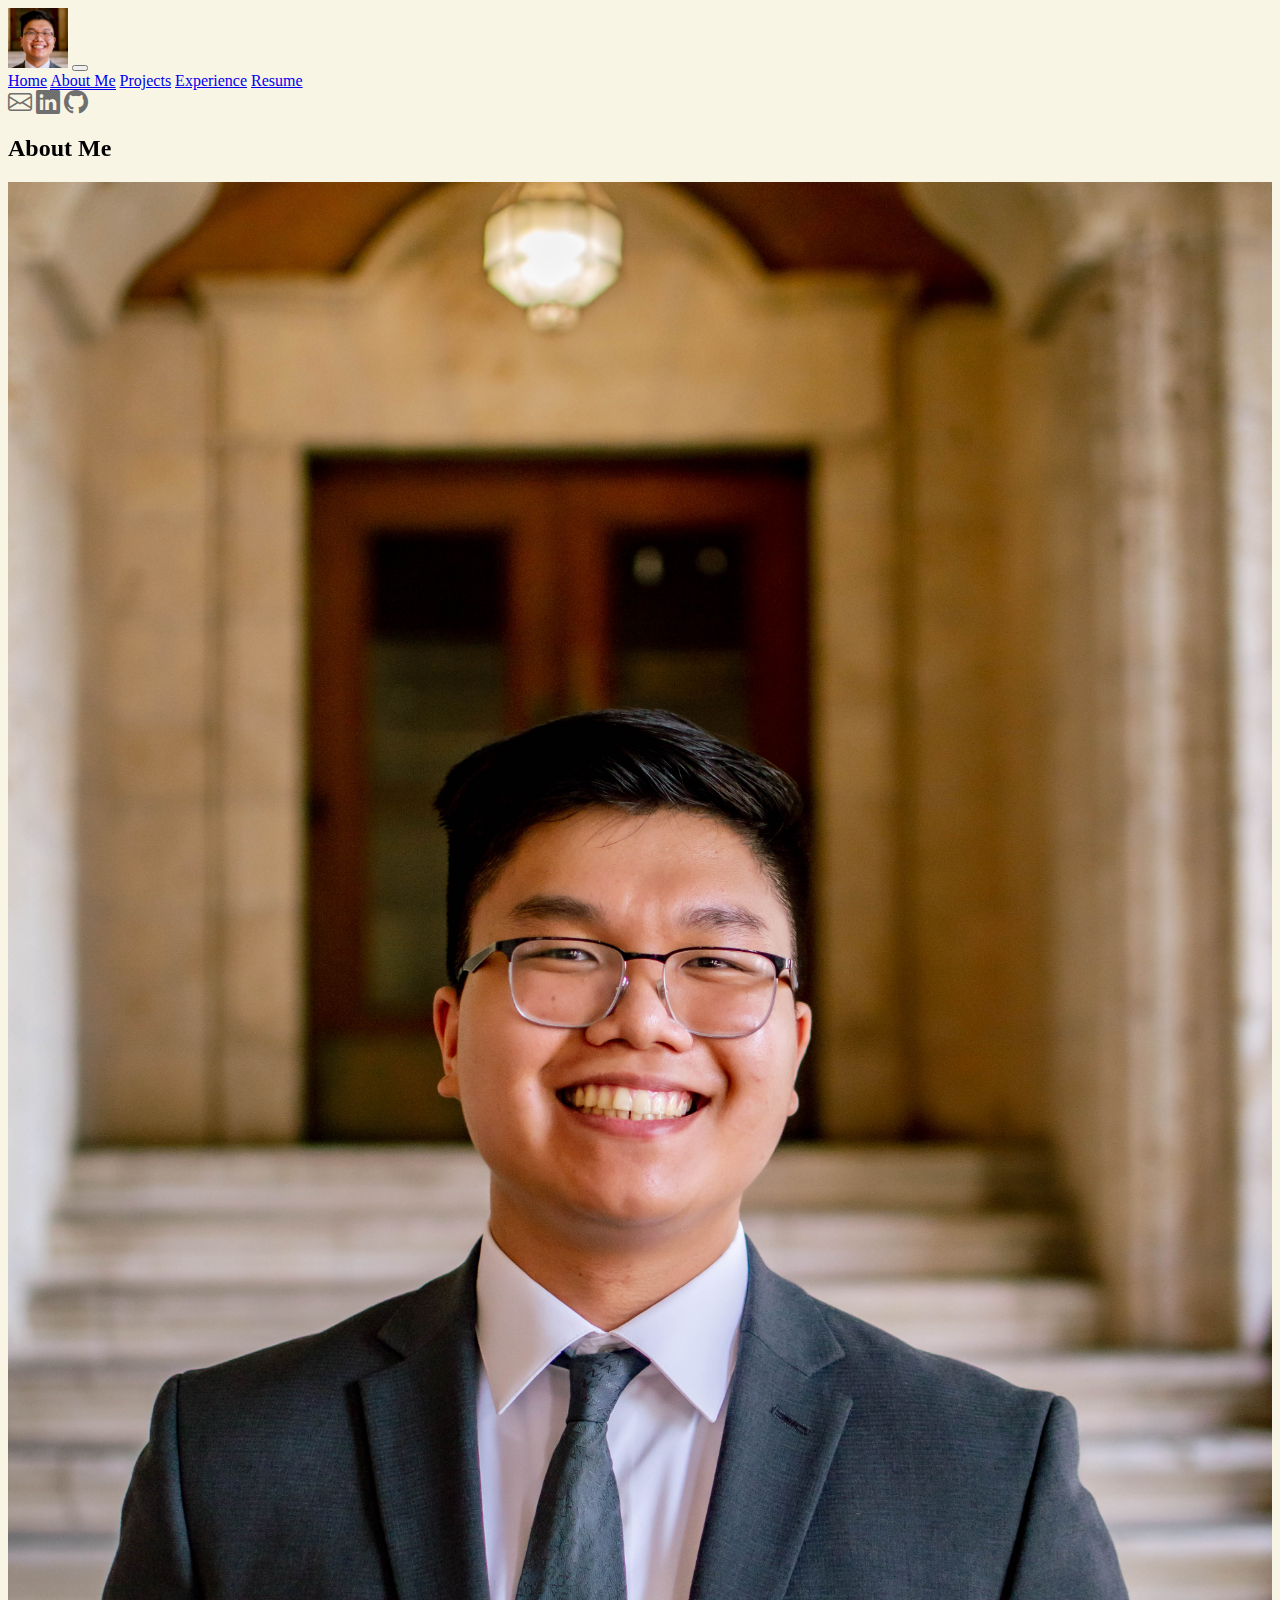
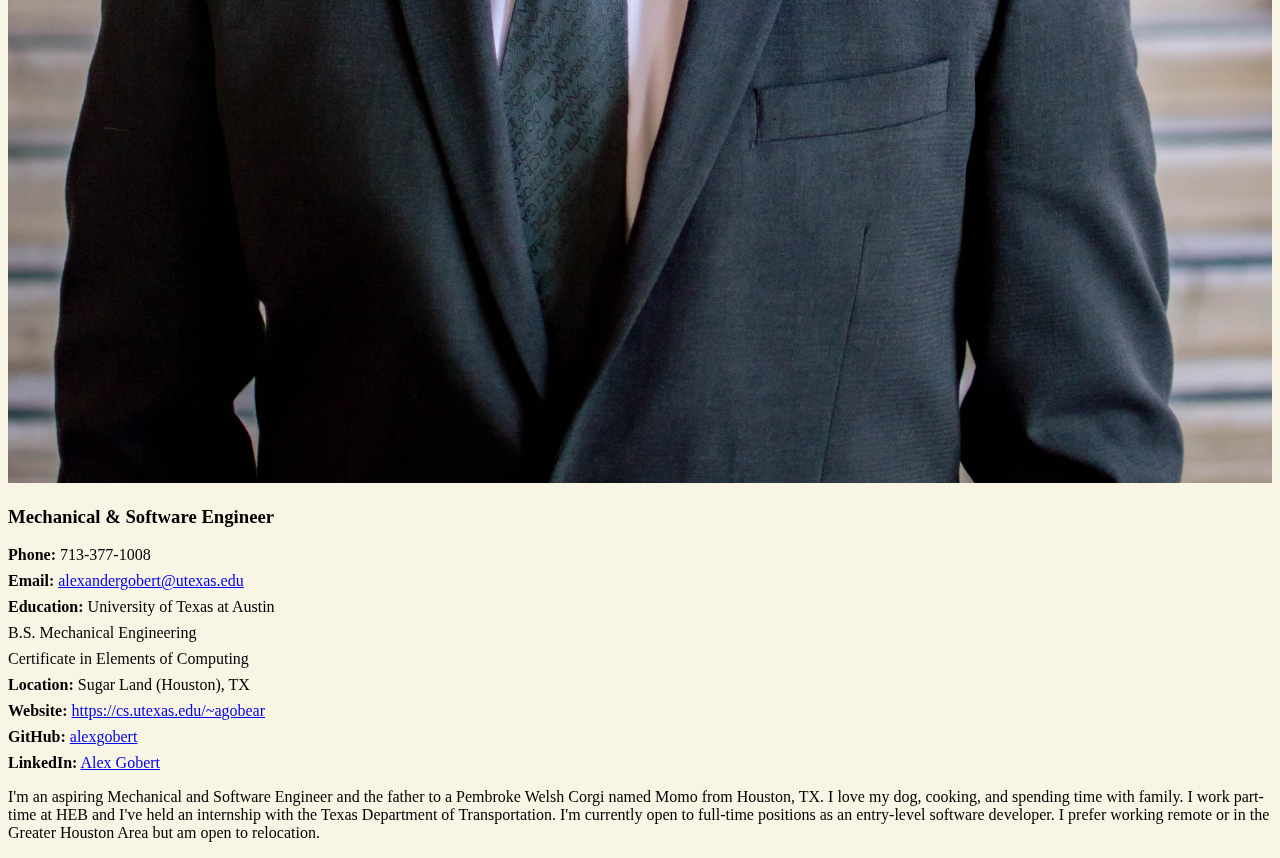
==== about_me.html @ f1902c15 "initial commit home page almost done, about me page almost dfone" ====
<!DOCTYPE html>

<html lang="en" class="h-100">
    <head>
        <title>About Me</title>

        <meta charset="utf-8">
        <meta http-equiv="Content-Type" content="text/html; charset=utf-8">
        <meta name="description" content="About Alex Gobert">
        <meta name="keywords" content="html, Alex Gobert, Alex, Gobert, UTCS">
        <meta name="viewport" content="width=device-width, initial-scale=1">

        <link href="media/Headshot-sm.jpg" rel="icon">
        <link href="media/Headshot-sm.jpg" rel="apple-touch-icon">

        <!-- Bootstrap main and icons -->
        <link href="https://cdn.jsdelivr.net/npm/bootstrap@5.3.0-alpha1/dist/css/bootstrap.min.css" rel="stylesheet" integrity="sha384-GLhlTQ8iRABdZLl6O3oVMWSktQOp6b7In1Zl3/Jr59b6EGGoI1aFkw7cmDA6j6gD" crossorigin="anonymous">
        <link rel="stylesheet" href="https://cdn.jsdelivr.net/npm/bootstrap-icons@1.10.3/font/bootstrap-icons.css">

        <!-- Animate on Scoll (AOS) -->
        <link href="https://unpkg.com/aos@2.3.1/dist/aos.css" rel="stylesheet">

        <!-- Custom style sheets -->
        <link rel="stylesheet" href="style.css">
    </head>
    <body>
        <a id="top" class="d-none"></a>

        <header id="header" class="mt-0 pt-0">
            <div class="container-fluid d-flex justify-content-between align-items-center">
        
                <!-- Navbar -->
                <nav class="navbar navbar-expand-lg">
                    <div class="container-fluid">
                        <a class="navbar-brand" href="index.html"><img class="img-thumbnail img-fluid rounded-circle" width="60" src="media/Headshot-sm.jpg"></a>
        
                        <!-- collapses when screen is too small -->
                        <button
                            class="navbar-toggler"
                            type="button" data-bs-toggle="collapse" data-bs-target="#navbarNavAltMarkup" aria-controls="navbarNavAltMarkup" aria-expanded="true" aria-label="Toggle navigation">
                                <span class="navbar-toggler-icon"></span>
                        </button>
                        
                        <div class="collapse navbar-collapse" id="navbarNavAltMarkup">
                            <div class="navbar-nav">
                                <a class="nav-link mb-0 px-0 pb-0 mx-1" href="index.html">Home</a>
                                <a class="nav-link active mb-0 px-0 pb-0 mx-1"  aria-current="page" href="about_me.html">About Me</a>
                                <a class="nav-link mb-0 px-0 pb-0 mx-1" href="projects.html">Projects</a>
                                <a class="nav-link mb-0 px-0 pb-0 mx-1" href="experience.html">Experience</a>
                                <a class="nav-link" href="files/CS Resume.pdf">Resume</a>
                            </div>
                        </div>
                    </div>
                </nav>

                <!-- Social Links -->
                <div class="header-social-links">
                    <a href="mailto:alexandergobert@utexas.edu" id="email"><i class="bi bi-envelope"></i></a>
                    <a href="https://linkedin.com/in/alex-gobert" id="linkedin"><i class="bi bi-linkedin"></i></a>
                    <a href="https://github.com/alexgobert" id="facebook"><i class="bi bi-github"></i></a>
                </div>
            </div>
        </header>

        <div id="about" class="container" data-aos="fade-up">
            <h2 class="text-center">About Me</h2>
            <div class="row pt-lg-4 pt-2">
                <div class="col-lg-4 pt-0">
                    <img src="media/Headshot.jpg" alt="Professional headshot of Alex Gobert" class="fill-parent img-responsive">
                </div>
                <div class="col-lg-8 pt-0">
                    <h3 class="text-center">Mechanical & Software Engineer</h3>
                    <div class="ms-2">
                        <div id="desc-list">
                            <ul class="no-list-item">
                                <li>
                                    <b>Phone:</b> 713-377-1008
                                </li>
                                <li>
                                    <b>Email:</b> <a href="mailto:alexandergobert@utexas.edu">alexandergobert@utexas.edu</a>
                                </li>
                                <li>
                                    <b>Education:</b> University of Texas at Austin
                                    <ul class="no-list-item">
                                        <li>B.S. Mechanical Engineering</li>
                                        <li>Certificate in Elements of Computing</li>
                                    </ul>
                                </li>
                                <li>
                                    <b>Location:</b> Sugar Land (Houston), TX
                                </li>
                                <li>
                                    <b>Website:</b> <a href="https://cs.utexas.edu/~agobear">https://cs.utexas.edu/~agobear</a>
                                </li>
                                <li>
                                    <b>GitHub:</b> <a href="https://github.com/alexgobert">alexgobert</a>
                                </li>
                                <li>
                                    <b>LinkedIn:</b> <a href="https://www.linkedin.com/in/alex-gobert/">Alex Gobert</a>
                                </li>
                            </ul>
                        </div>
                        <p>I'm an aspiring Mechanical and Software Engineer and the father to a Pembroke Welsh Corgi named Momo from Houston, TX. I love my dog, cooking, and spending time with family. I work part-time at HEB and I've held an internship with the Texas Department of Transportation. I'm currently open to full-time positions as an entry-level software developer. I prefer working remote or in the Greater Houston Area but am open to relocation.</p>
                    </div>
                </div>
            </div>
        </div>

        <!-- Back to top button -->
        <a href="#top" id="btn-back-to-top" class="btn btn-danger" data-aos="fade-up"><i class="bi bi-arrow-up"></i></a>

        <script src="https://cdn.jsdelivr.net/npm/bootstrap@5.3.0-alpha1/dist/js/bootstrap.bundle.min.js" integrity="sha384-w76AqPfDkMBDXo30jS1Sgez6pr3x5MlQ1ZAGC+nuZB+EYdgRZgiwxhTBTkF7CXvN" crossorigin="anonymous"></script>
        <script src="https://unpkg.com/aos@2.3.1/dist/aos.js"></script>
        <script>AOS.init();</script>
    </body>
</html>
---- style.css ----
/* Header */
#logo {
    margin: 0;
    padding: 0;
    line-height: 1;
    font-weight: 400;
    letter-spacing: 2;
    text-transform: uppercase;
    color: #222222;

    background-image: url(media/Headshot.jpg);
    background-repeat: no-repeat;
    background-size: cover;
}

.img-thumbnail {
    border-radius: 50;
}

.header-social-links {
    padding-right: 15;
}

.header-social-links a {
    color: #6f6f6f;
    padding-left: 6;
    display: inline-block;
    line-height: 0;
    transition: 0.5;
    font-size: 16;
}

.header-social-links a:hover {
    color: #34b7a7;
}

/* Background Image */
body {
    /* background-image: url(media/Headshot.jpg); */
    background-color: #f8f5e5;
    background-repeat: no-repeat;
    /* background-size: cover; */
    background-position: center center;
}

.mt-6 {
    margin-top: 4rem;
}

#btn-back-to-top {
    position: fixed;
    bottom: 20px;
    right: 20px;
    display: none;
}

.bi {
    font-size: 1.5rem;
}

/* applies to elements that have class="nav-link active" */
.nav-link.active {
    border-bottom: 1px solid;
}

.fill-parent {
    max-width: 100%;
}

.no-list-item {
    list-style-type: none;
    margin: auto;

    padding-left: 0;
    margin-left: 0;
}

#desc-list li {
    margin: 0.5rem;
    padding-left: 0;
    margin-left: 0;
}

#btn-back-to-top {
    position: fixed;
    bottom: 20px;
    right: 20px;
    display: block;
}
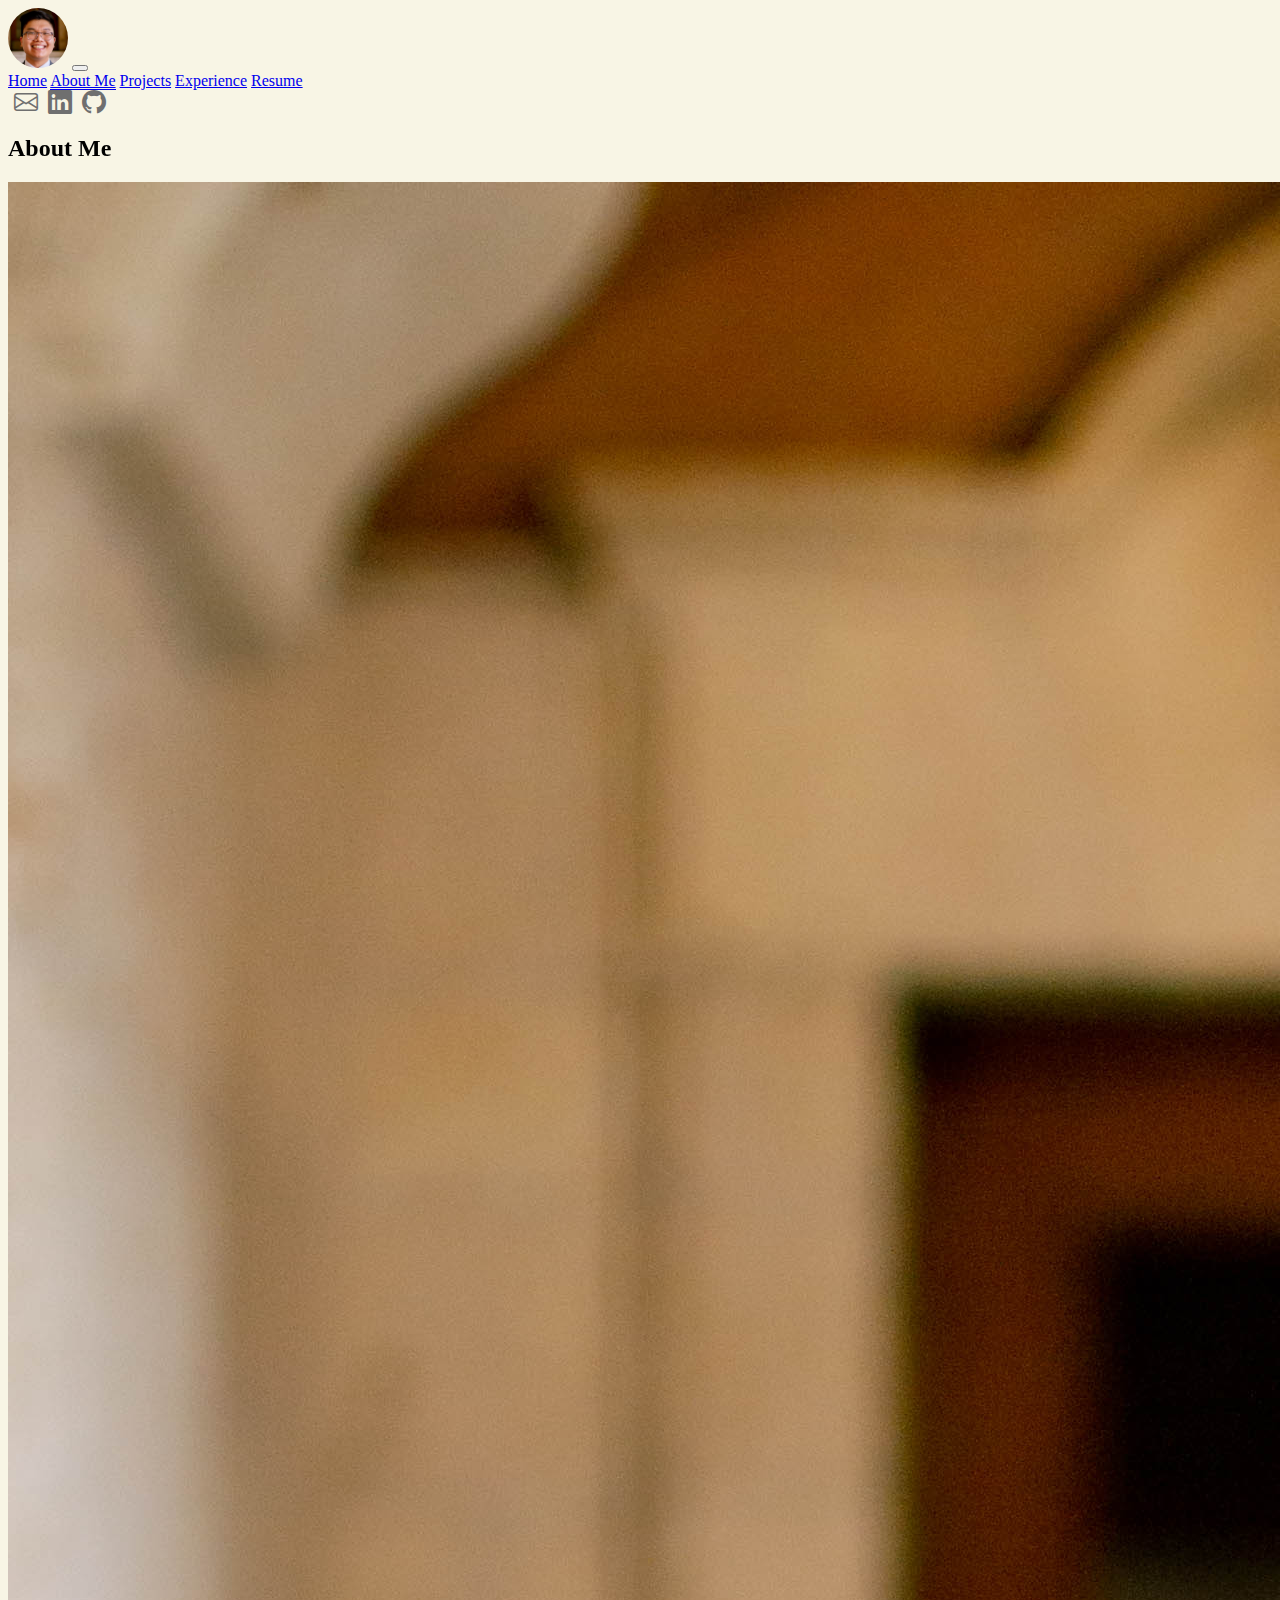
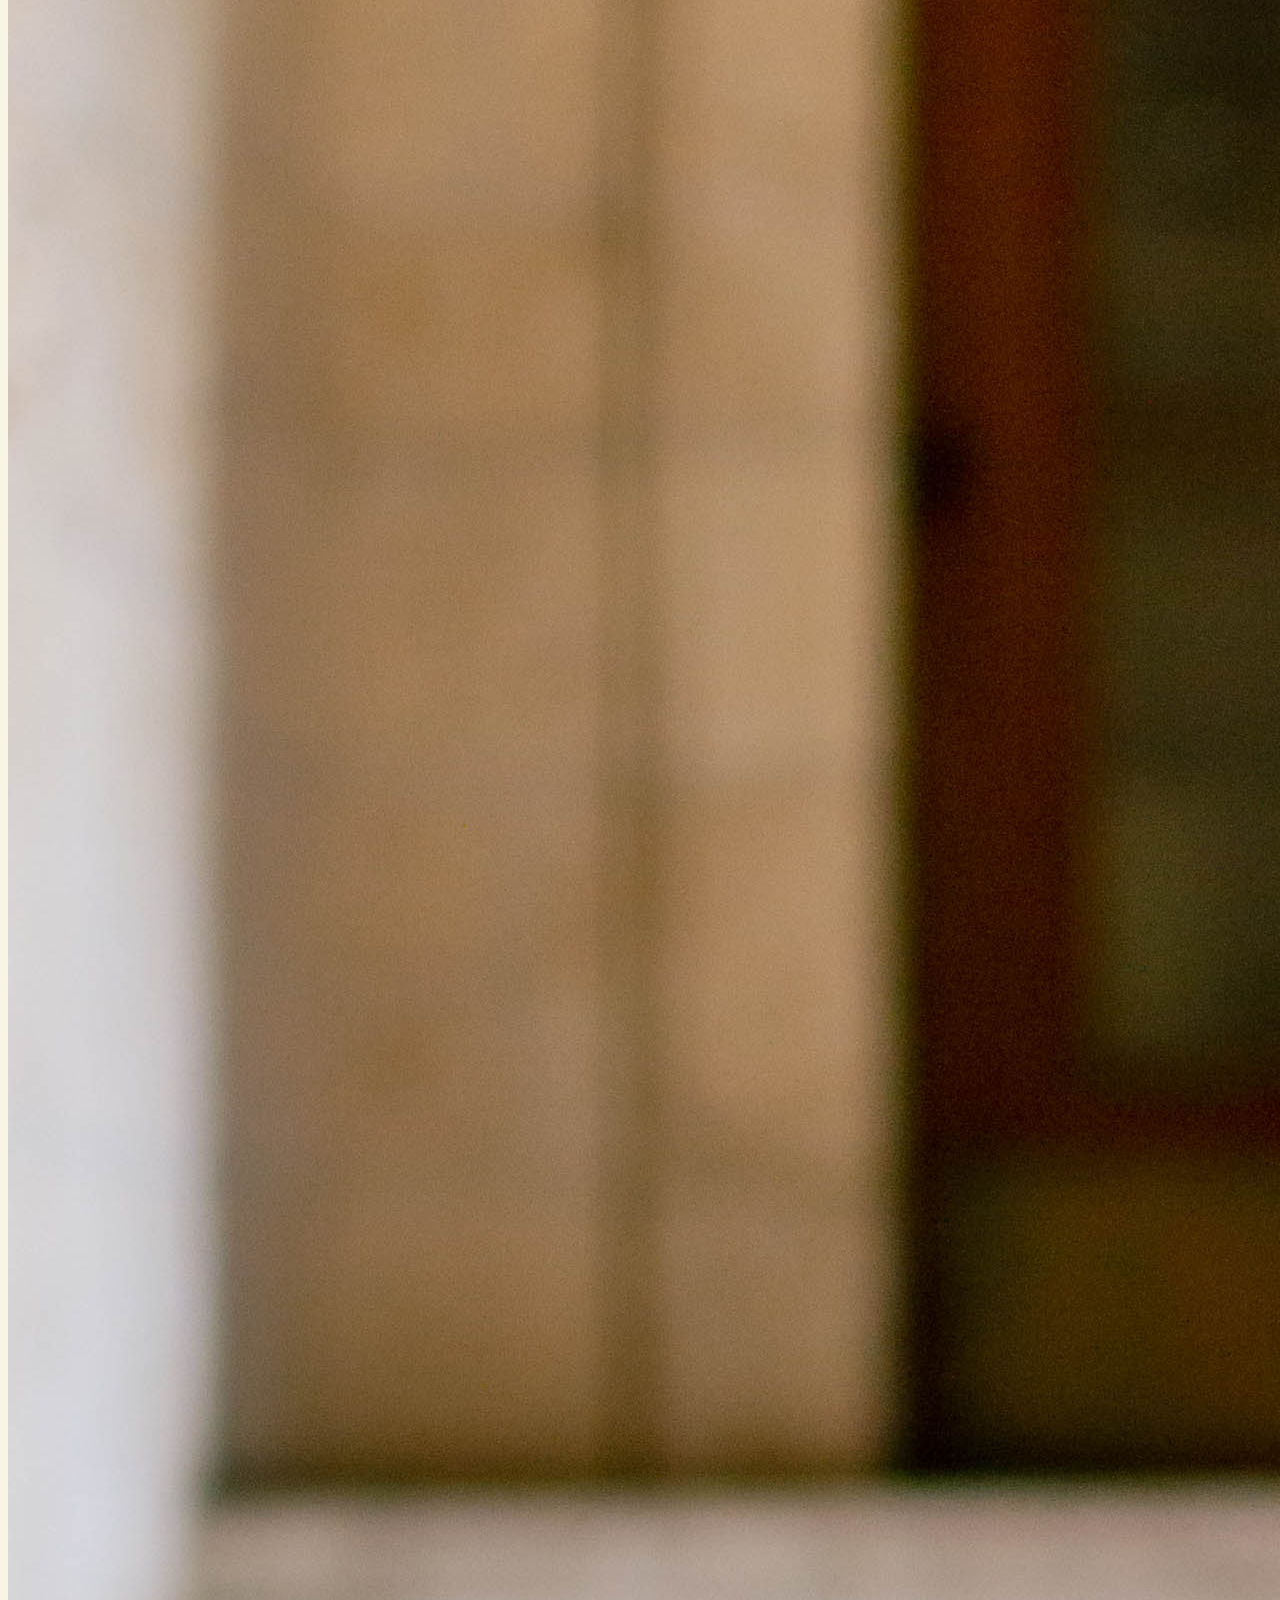
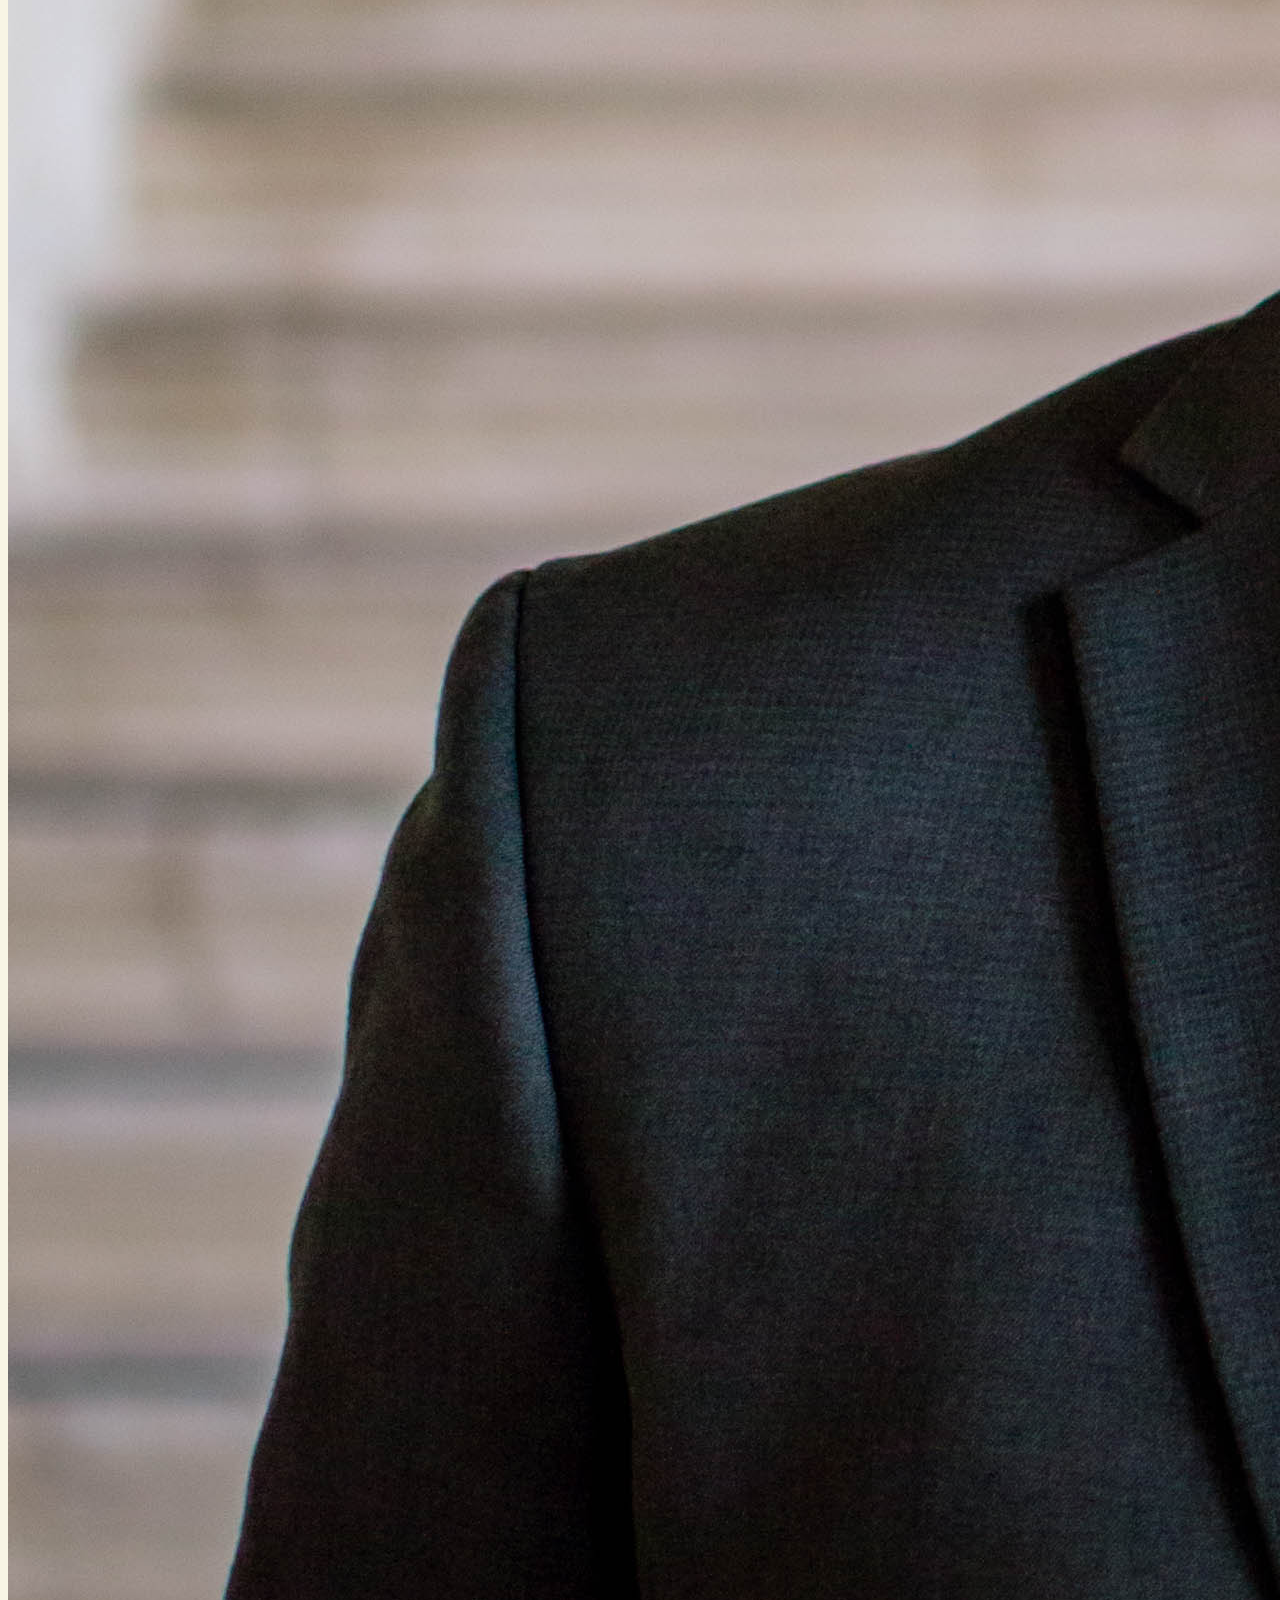
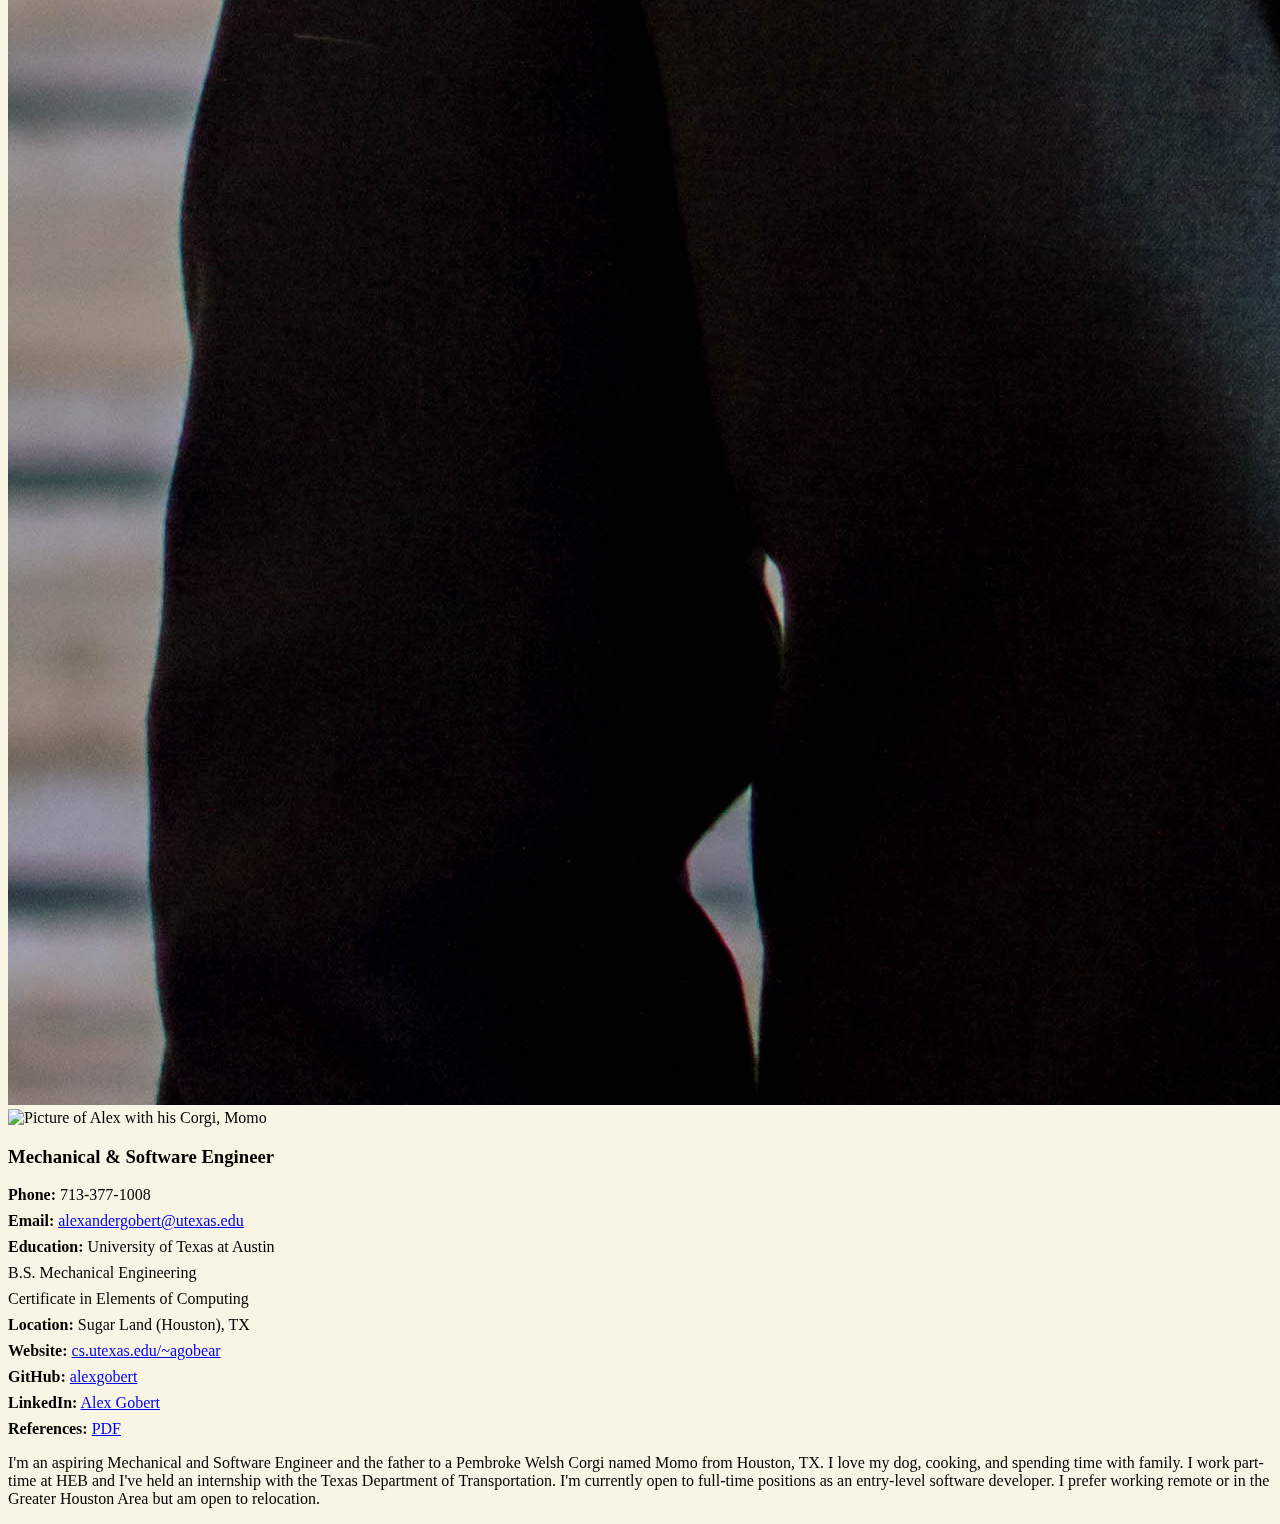
==== commit f537da44: "added to about me page. Related to #2" ====
--- a/about_me.html
+++ b/about_me.html
@@ -4,14 +4,12 @@
     <head>
         <title>About Me</title>
 
-        <meta charset="utf-8">
         <meta http-equiv="Content-Type" content="text/html; charset=utf-8">
         <meta name="description" content="About Alex Gobert">
         <meta name="keywords" content="html, Alex Gobert, Alex, Gobert, UTCS">
         <meta name="viewport" content="width=device-width, initial-scale=1">
 
         <link href="media/Headshot-sm.jpg" rel="icon">
-        <link href="media/Headshot-sm.jpg" rel="apple-touch-icon">
 
         <!-- Bootstrap main and icons -->
         <link href="https://cdn.jsdelivr.net/npm/bootstrap@5.3.0-alpha1/dist/css/bootstrap.min.css" rel="stylesheet" integrity="sha384-GLhlTQ8iRABdZLl6O3oVMWSktQOp6b7In1Zl3/Jr59b6EGGoI1aFkw7cmDA6j6gD" crossorigin="anonymous">
@@ -26,84 +24,92 @@
     <body>
         <a id="top" class="d-none"></a>
 
-        <header id="header" class="mt-0 pt-0">
-            <div class="container-fluid d-flex justify-content-between align-items-center">
-        
-                <!-- Navbar -->
-                <nav class="navbar navbar-expand-lg">
-                    <div class="container-fluid">
-                        <a class="navbar-brand" href="index.html"><img class="img-thumbnail img-fluid rounded-circle" width="60" src="media/Headshot-sm.jpg"></a>
-        
-                        <!-- collapses when screen is too small -->
-                        <button
-                            class="navbar-toggler"
-                            type="button" data-bs-toggle="collapse" data-bs-target="#navbarNavAltMarkup" aria-controls="navbarNavAltMarkup" aria-expanded="true" aria-label="Toggle navigation">
-                                <span class="navbar-toggler-icon"></span>
-                        </button>
-                        
-                        <div class="collapse navbar-collapse" id="navbarNavAltMarkup">
-                            <div class="navbar-nav">
-                                <a class="nav-link mb-0 px-0 pb-0 mx-1" href="index.html">Home</a>
-                                <a class="nav-link active mb-0 px-0 pb-0 mx-1"  aria-current="page" href="about_me.html">About Me</a>
-                                <a class="nav-link mb-0 px-0 pb-0 mx-1" href="projects.html">Projects</a>
-                                <a class="nav-link mb-0 px-0 pb-0 mx-1" href="experience.html">Experience</a>
-                                <a class="nav-link" href="files/CS Resume.pdf">Resume</a>
+        <div class="d-flex flex-column justify-content-center w-100 h-100 p-3 mx-auto">
+            <header id="header" class="mt-0 pt-0">
+                <div class="container-fluid d-flex justify-content-between align-items-center">
+            
+                    <!-- Navbar -->
+                    <nav class="navbar navbar-expand-lg">
+                        <div class="container-fluid">
+                            <a class="navbar-brand" href="index.html"><img class="img-thumbnail img-fluid rounded-circle" width="60" src="media/Headshot-sm.jpg" alt="Small headshot used as logo"></a>
+            
+                            <!-- collapses when screen is too small -->
+                            <button
+                                class="navbar-toggler"
+                                type="button" data-bs-toggle="collapse" data-bs-target="#navbarNavAltMarkup" aria-controls="navbarNavAltMarkup" aria-expanded="true" aria-label="Toggle navigation">
+                                    <span class="navbar-toggler-icon"></span>
+                            </button>
+            
+                            <div class="collapse navbar-collapse" id="navbarNavAltMarkup">
+                                <div class="navbar-nav">
+                                    <a class="nav-link mb-0 px-0 pb-0 mx-1" href="index.html">Home</a>
+                                    <a class="nav-link active mb-0 px-0 pb-0 mx-1" aria-current="page" href="about_me.html">About Me</a>
+                                    <a class="nav-link mb-0 px-0 pb-0 mx-1" href="projects.html">Projects</a>
+                                    <a class="nav-link mb-0 px-0 pb-0 mx-1" href="experience.html">Experience</a>
+                                    <a class="nav-link" href="files/CS%20Resume.pdf">Resume</a>
+                                </div>
                             </div>
                         </div>
-                    </div>
-                </nav>
+                    </nav>
 
-                <!-- Social Links -->
-                <div class="header-social-links">
-                    <a href="mailto:alexandergobert@utexas.edu" id="email"><i class="bi bi-envelope"></i></a>
-                    <a href="https://linkedin.com/in/alex-gobert" id="linkedin"><i class="bi bi-linkedin"></i></a>
-                    <a href="https://github.com/alexgobert" id="facebook"><i class="bi bi-github"></i></a>
-                </div>
-            </div>
-        </header>
-
-        <div id="about" class="container" data-aos="fade-up">
-            <h2 class="text-center">About Me</h2>
-            <div class="row pt-lg-4 pt-2">
-                <div class="col-lg-4 pt-0">
-                    <img src="media/Headshot.jpg" alt="Professional headshot of Alex Gobert" class="fill-parent img-responsive">
-                </div>
-                <div class="col-lg-8 pt-0">
-                    <h3 class="text-center">Mechanical & Software Engineer</h3>
-                    <div class="ms-2">
-                        <div id="desc-list">
-                            <ul class="no-list-item">
-                                <li>
-                                    <b>Phone:</b> 713-377-1008
-                                </li>
-                                <li>
-                                    <b>Email:</b> <a href="mailto:alexandergobert@utexas.edu">alexandergobert@utexas.edu</a>
-                                </li>
-                                <li>
-                                    <b>Education:</b> University of Texas at Austin
-                                    <ul class="no-list-item">
-                                        <li>B.S. Mechanical Engineering</li>
-                                        <li>Certificate in Elements of Computing</li>
-                                    </ul>
-                                </li>
-                                <li>
-                                    <b>Location:</b> Sugar Land (Houston), TX
-                                </li>
-                                <li>
-                                    <b>Website:</b> <a href="https://cs.utexas.edu/~agobear">https://cs.utexas.edu/~agobear</a>
-                                </li>
-                                <li>
-                                    <b>GitHub:</b> <a href="https://github.com/alexgobert">alexgobert</a>
-                                </li>
-                                <li>
-                                    <b>LinkedIn:</b> <a href="https://www.linkedin.com/in/alex-gobert/">Alex Gobert</a>
-                                </li>
-                            </ul>
-                        </div>
-                        <p>I'm an aspiring Mechanical and Software Engineer and the father to a Pembroke Welsh Corgi named Momo from Houston, TX. I love my dog, cooking, and spending time with family. I work part-time at HEB and I've held an internship with the Texas Department of Transportation. I'm currently open to full-time positions as an entry-level software developer. I prefer working remote or in the Greater Houston Area but am open to relocation.</p>
+                    <!-- Social Links -->
+                    <div class="header-social-links">
+                        <a href="mailto:alexandergobert@utexas.edu" id="email"><i class="bi bi-envelope"></i></a>
+                        <a href="https://linkedin.com/in/alex-gobert" id="linkedin"><i class="bi bi-linkedin"></i></a>
+                        <a href="https://github.com/alexgobert" id="facebook"><i class="bi bi-github"></i></a>
                     </div>
                 </div>
-            </div>
+            </header>
+        
+            <main id="about" class="container" data-aos="fade-up">
+                <h2 class="text-center">About Me</h2>
+                <div class="row pt-lg-4 pt-2">
+                    <div class="col-lg-3 pt-0">
+                        <img src="media/Headshot.jpg" alt="Professional headshot of Alex Gobert" class="img-fluid">
+                    </div>
+                    <div class="col-lg-3 pt-0">
+                        <img src="media/Alex2-PPC.JPEG" alt="Picture of Alex with his Corgi, Momo" class="img-fluid">
+                    </div>
+                    <div class="col-lg-6 pt-0">
+                        <h3 class="text-center">Mechanical & Software Engineer</h3>
+                        <div class="ms-2">
+                            <div id="desc-list">
+                                <ul class="no-list-item">
+                                    <li>
+                                        <b>Phone:</b> 713-377-1008
+                                    </li>
+                                    <li>
+                                        <b>Email:</b> <a href="mailto:alexandergobert@utexas.edu">alexandergobert@utexas.edu</a>
+                                    </li>
+                                    <li>
+                                        <b>Education:</b> University of Texas at Austin
+                                        <ul class="no-list-item">
+                                            <li>B.S. Mechanical Engineering</li>
+                                            <li>Certificate in Elements of Computing</li>
+                                        </ul>
+                                    </li>
+                                    <li>
+                                        <b>Location:</b> Sugar Land (Houston), TX
+                                    </li>
+                                    <li>
+                                        <b>Website:</b> <a href="https://cs.utexas.edu/~agobear">cs.utexas.edu/~agobear</a>
+                                    </li>
+                                    <li>
+                                        <b>GitHub:</b> <a href="https://github.com/alexgobert">alexgobert</a>
+                                    </li>
+                                    <li>
+                                        <b>LinkedIn:</b> <a href="https://www.linkedin.com/in/alex-gobert/">Alex Gobert</a>
+                                    </li>
+                                    <li>
+                                        <b>References:</b> <a href="files/References.pdf">PDF</a>
+                                    </li>
+                                </ul>
+                            </div>
+                            <p>I'm an aspiring Mechanical and Software Engineer and the father to a Pembroke Welsh Corgi named Momo from Houston, TX. I love my dog, cooking, and spending time with family. I work part-time at HEB and I've held an internship with the Texas Department of Transportation. I'm currently open to full-time positions as an entry-level software developer. I prefer working remote or in the Greater Houston Area but am open to relocation.</p>
+                        </div>
+                    </div>
+                </div>
+            </main>
         </div>
 
         <!-- Back to top button -->
--- a/style.css
+++ b/style.css
@@ -5,7 +5,7 @@
     padding: 0;
     line-height: 1;
     font-weight: 400;
-    letter-spacing: 2;
+    letter-spacing: 2px;
     text-transform: uppercase;
     color: #222222;
 
@@ -15,20 +15,20 @@
 }
 
 .img-thumbnail {
-    border-radius: 50;
+    border-radius: 50px;
 }
 
 .header-social-links {
-    padding-right: 15;
+    padding-right: 15px;
 }
 
 .header-social-links a {
     color: #6f6f6f;
-    padding-left: 6;
+    padding-left: 6px;
     display: inline-block;
     line-height: 0;
-    transition: 0.5;
-    font-size: 16;
+    transition: 1s;
+    font-size: 16px;
 }
 
 .header-social-links a:hover {
@@ -65,7 +65,7 @@
 }
 
 .fill-parent {
-    max-width: 100%;
+    /* max-width: 100%; */
 }
 
 .no-list-item {
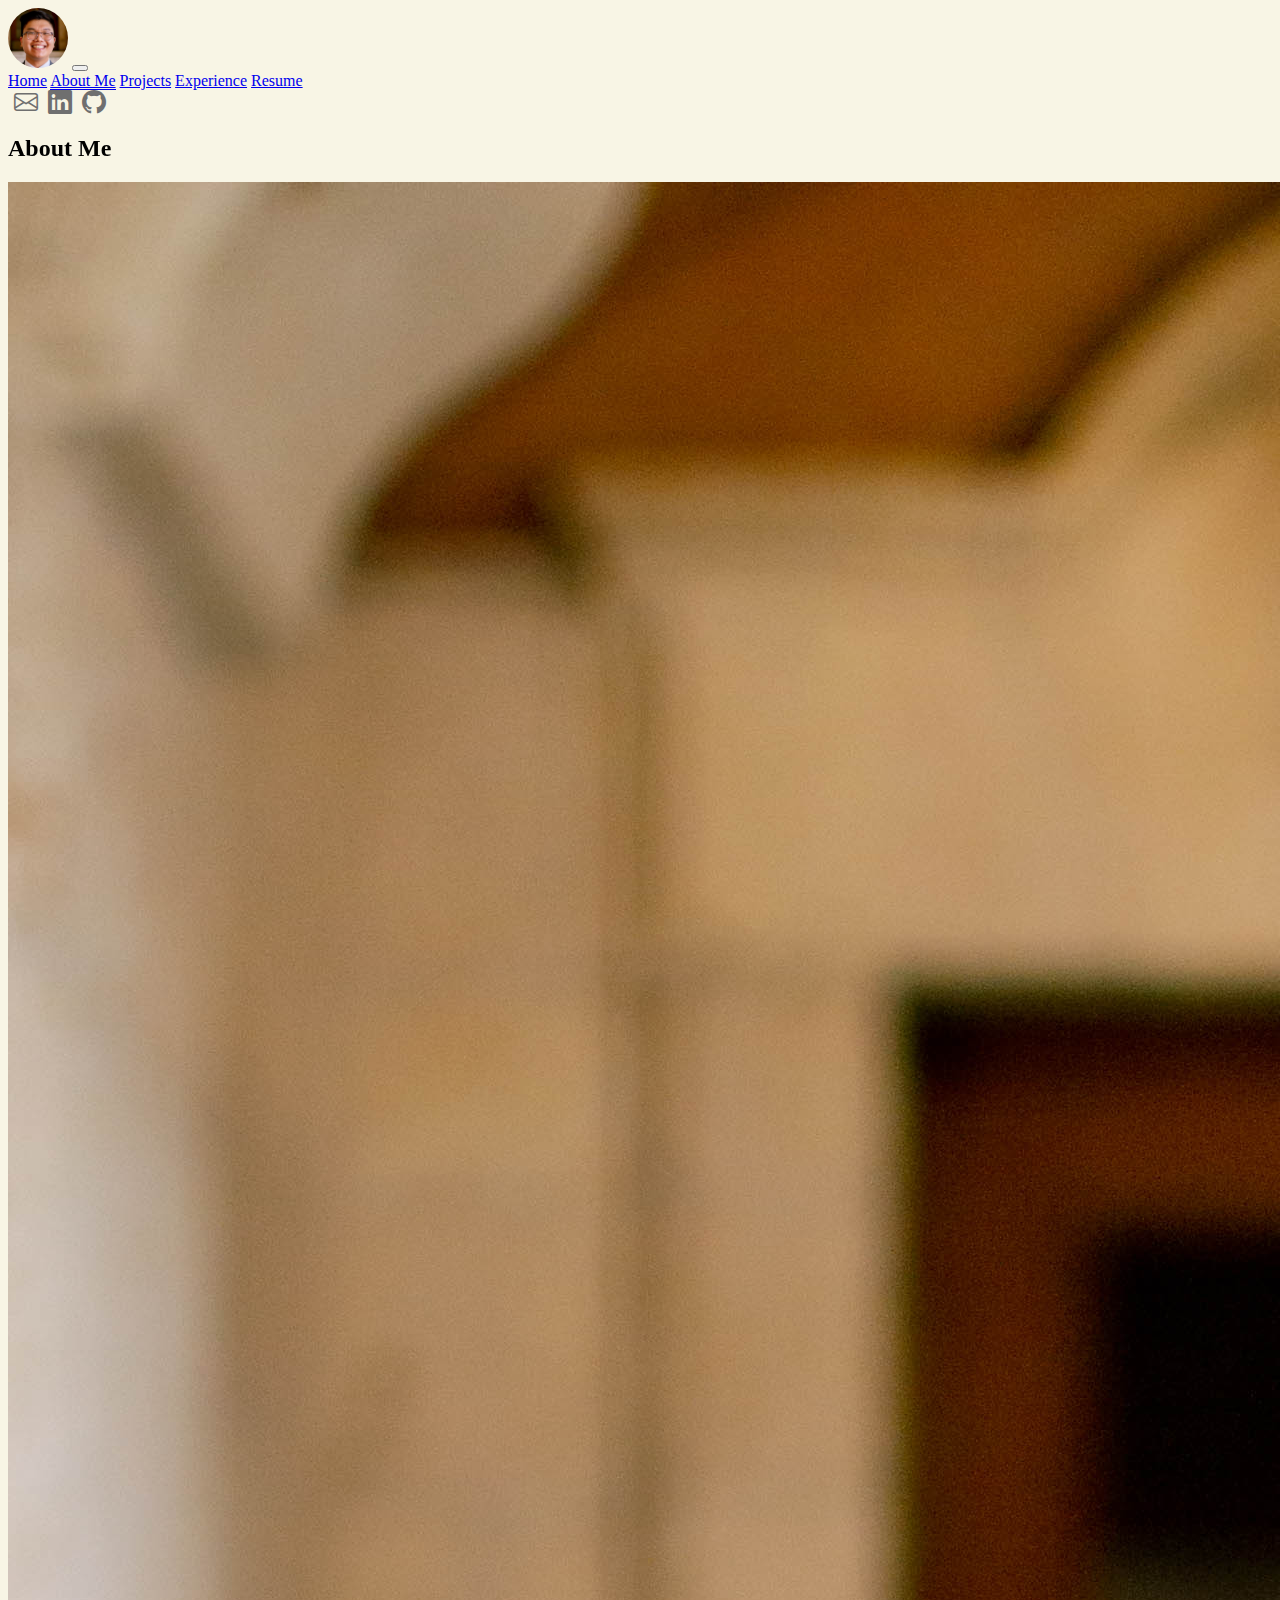
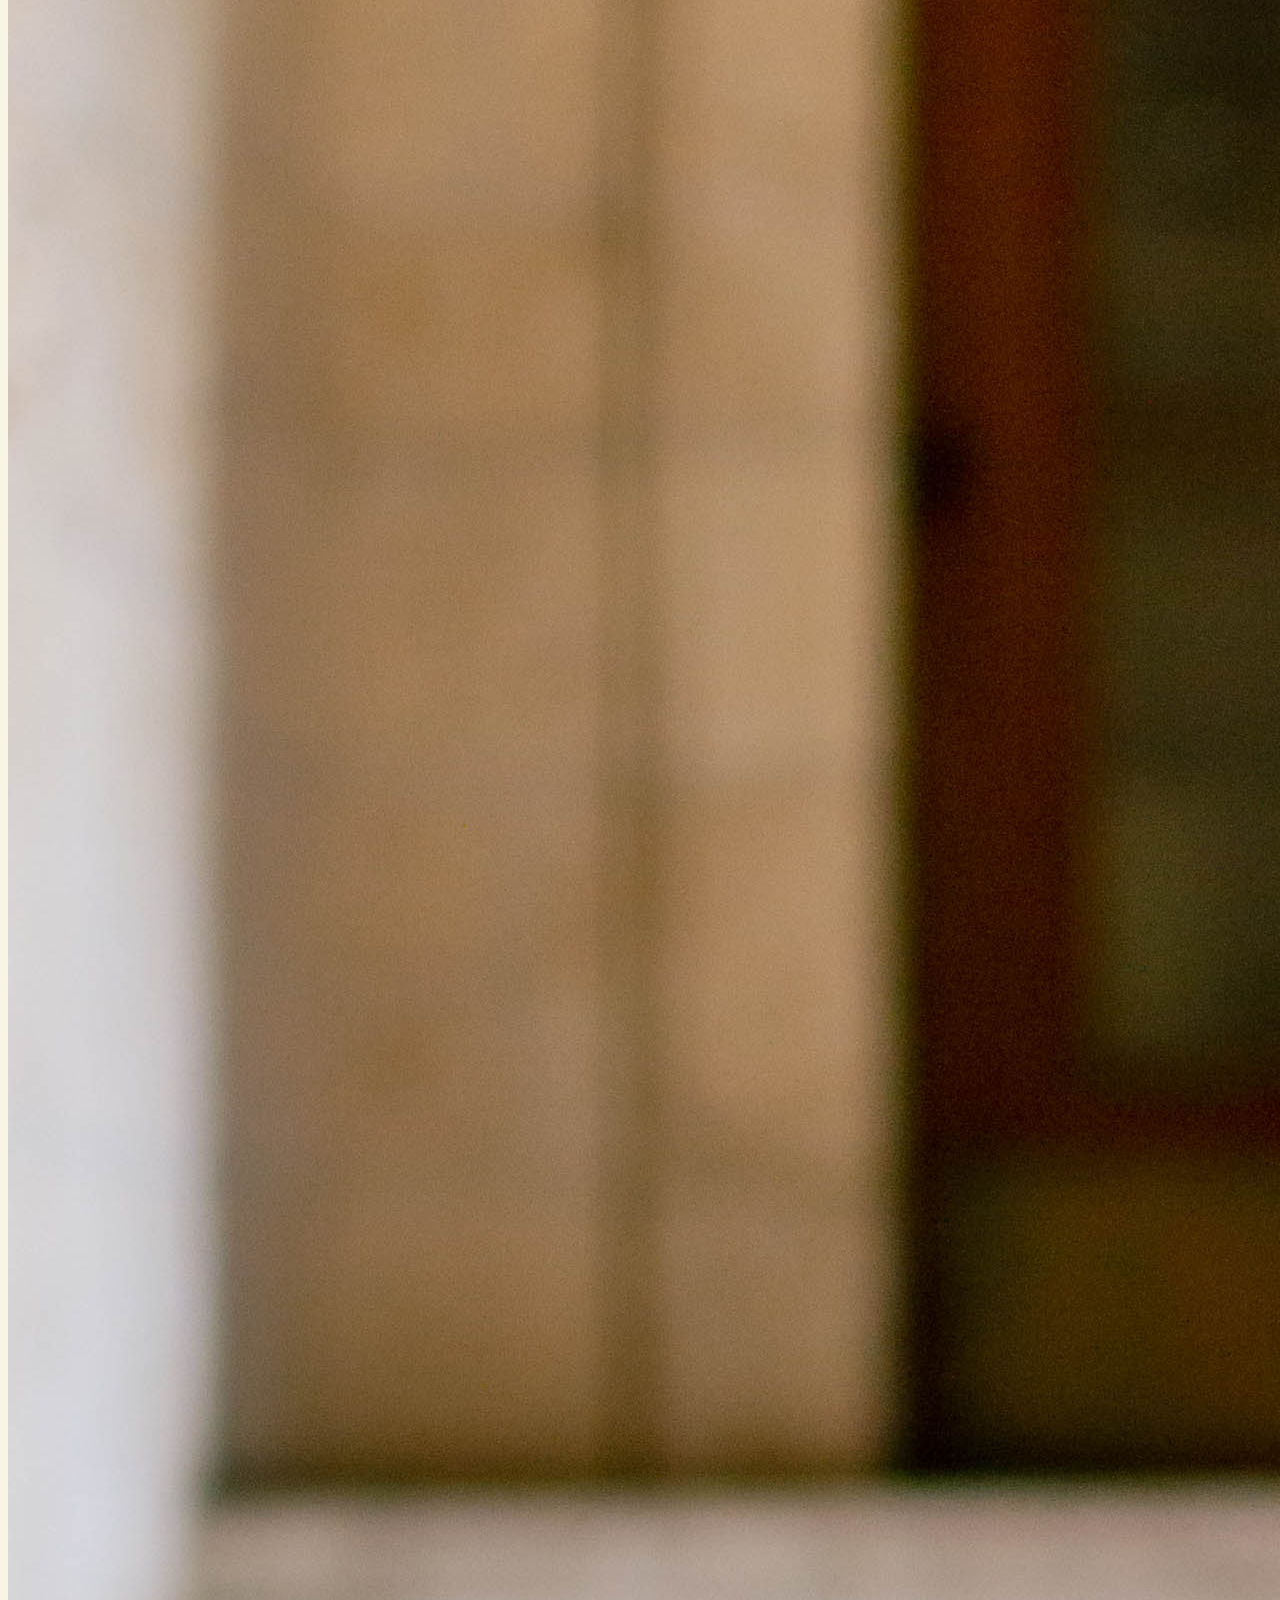
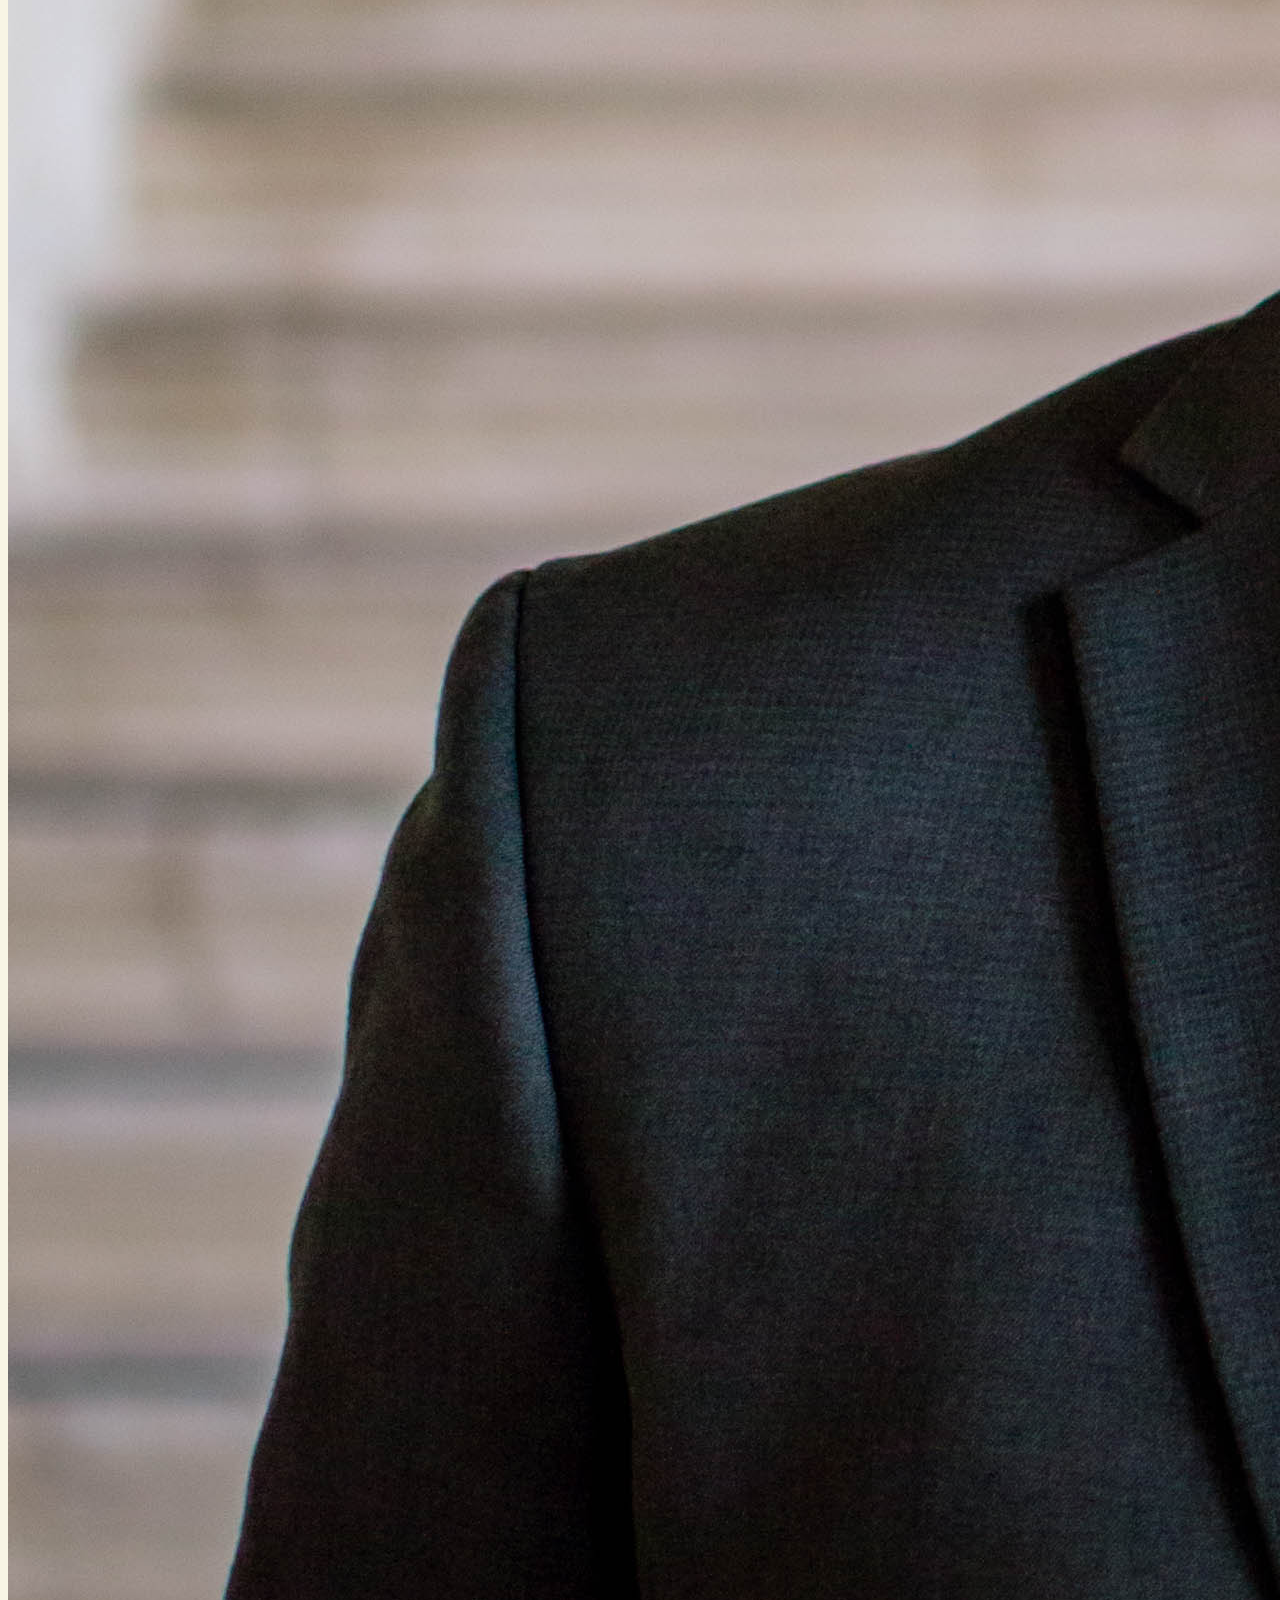
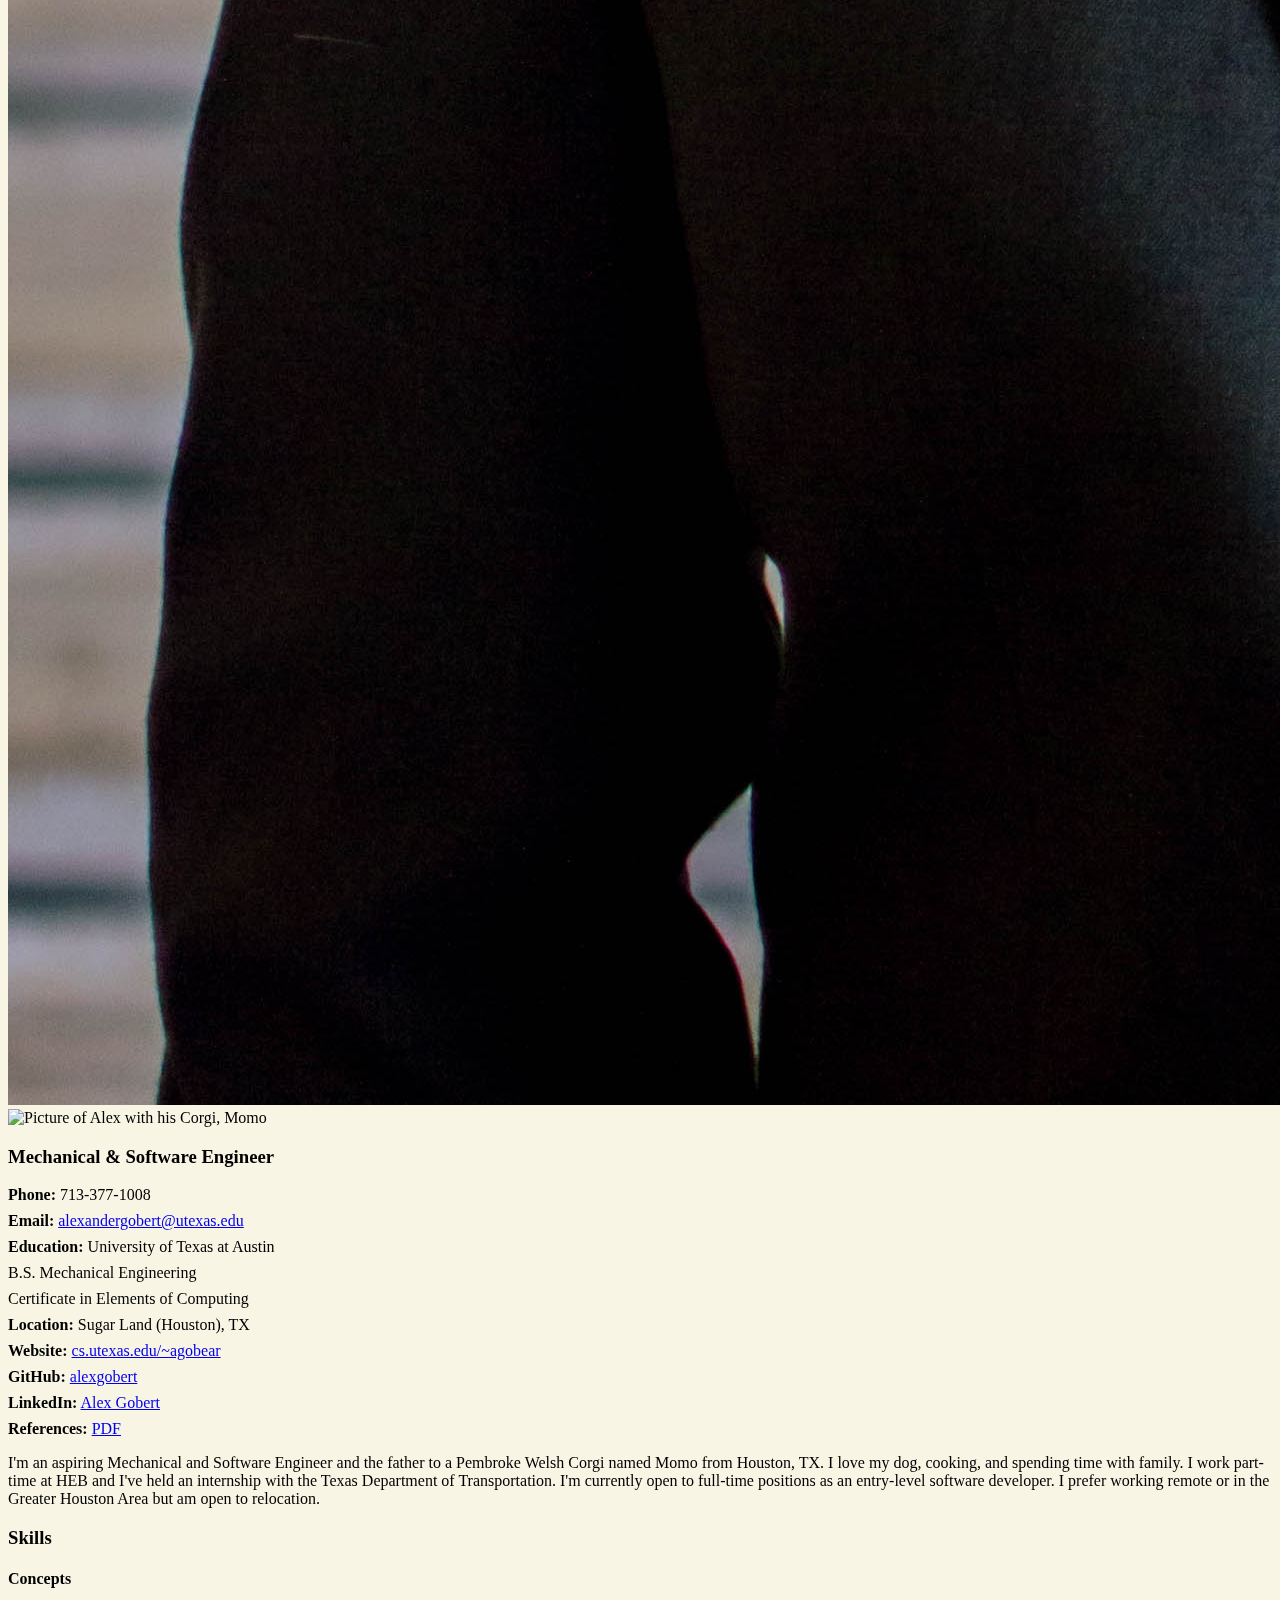
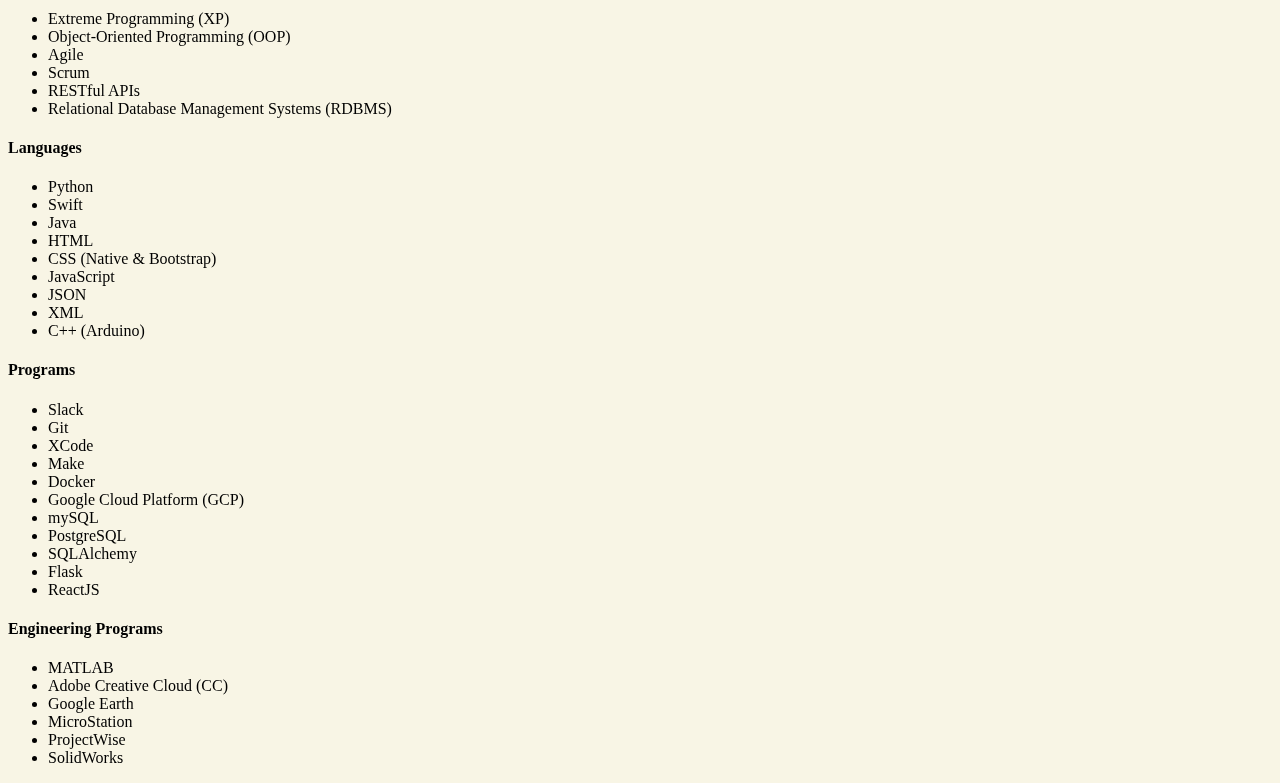
==== commit ae6f2719: "used jQuery to populate skills section of about me page. related to #2" ====
--- a/about_me.html
+++ b/about_me.html
@@ -21,7 +21,7 @@
         <!-- Custom style sheets -->
         <link rel="stylesheet" href="style.css">
     </head>
-    <body>
+    <body onload="loadSkills()">
         <a id="top" class="d-none"></a>
 
         <div class="d-flex flex-column justify-content-center w-100 h-100 p-3 mx-auto">
@@ -109,14 +109,33 @@
                         </div>
                     </div>
                 </div>
+                <section id="skills" class="row">
+                    <h3 class="text-center">Skills</h3>
+                    <!-- <div id="concepts" class="col-3">
+                        <h4 class="text-center">Concepts</h4>
+                        <ul class="list-group list-group-flush">
+                            <li class="list-group-item bg-transparent">Extreme Programming (XP)</li>
+                            <li class="list-group-item bg-transparent">Object-Oriented Programming (OOP)</li>
+                            <li class="list-group-item bg-transparent">Agile</li>
+                            <li class="list-group-item bg-transparent">Scrum</li>
+                            <li class="list-group-item bg-transparent">RESTful APIs</li>
+                            <li class="list-group-item bg-transparent">Relational Database Management Systems (RDBMS)</li>
+                        </ul>
+                    </div>
+                    <div id="languages" class="col-3">
+                        <h4 class="text-center"></h4>
+                    </div> -->
+                </section>
             </main>
         </div>
 
         <!-- Back to top button -->
         <a href="#top" id="btn-back-to-top" class="btn btn-danger" data-aos="fade-up"><i class="bi bi-arrow-up"></i></a>
 
+        <script src="https://ajax.googleapis.com/ajax/libs/jquery/3.6.2/jquery.min.js"></script> 
         <script src="https://cdn.jsdelivr.net/npm/bootstrap@5.3.0-alpha1/dist/js/bootstrap.bundle.min.js" integrity="sha384-w76AqPfDkMBDXo30jS1Sgez6pr3x5MlQ1ZAGC+nuZB+EYdgRZgiwxhTBTkF7CXvN" crossorigin="anonymous"></script>
         <script src="https://unpkg.com/aos@2.3.1/dist/aos.js"></script>
         <script>AOS.init();</script>
+        <script src="about_me.js"></script>
     </body>
 </html>--- a/style.css
+++ b/style.css
@@ -64,10 +64,6 @@
     border-bottom: 1px solid;
 }
 
-.fill-parent {
-    /* max-width: 100%; */
-}
-
 .no-list-item {
     list-style-type: none;
     margin: auto;
